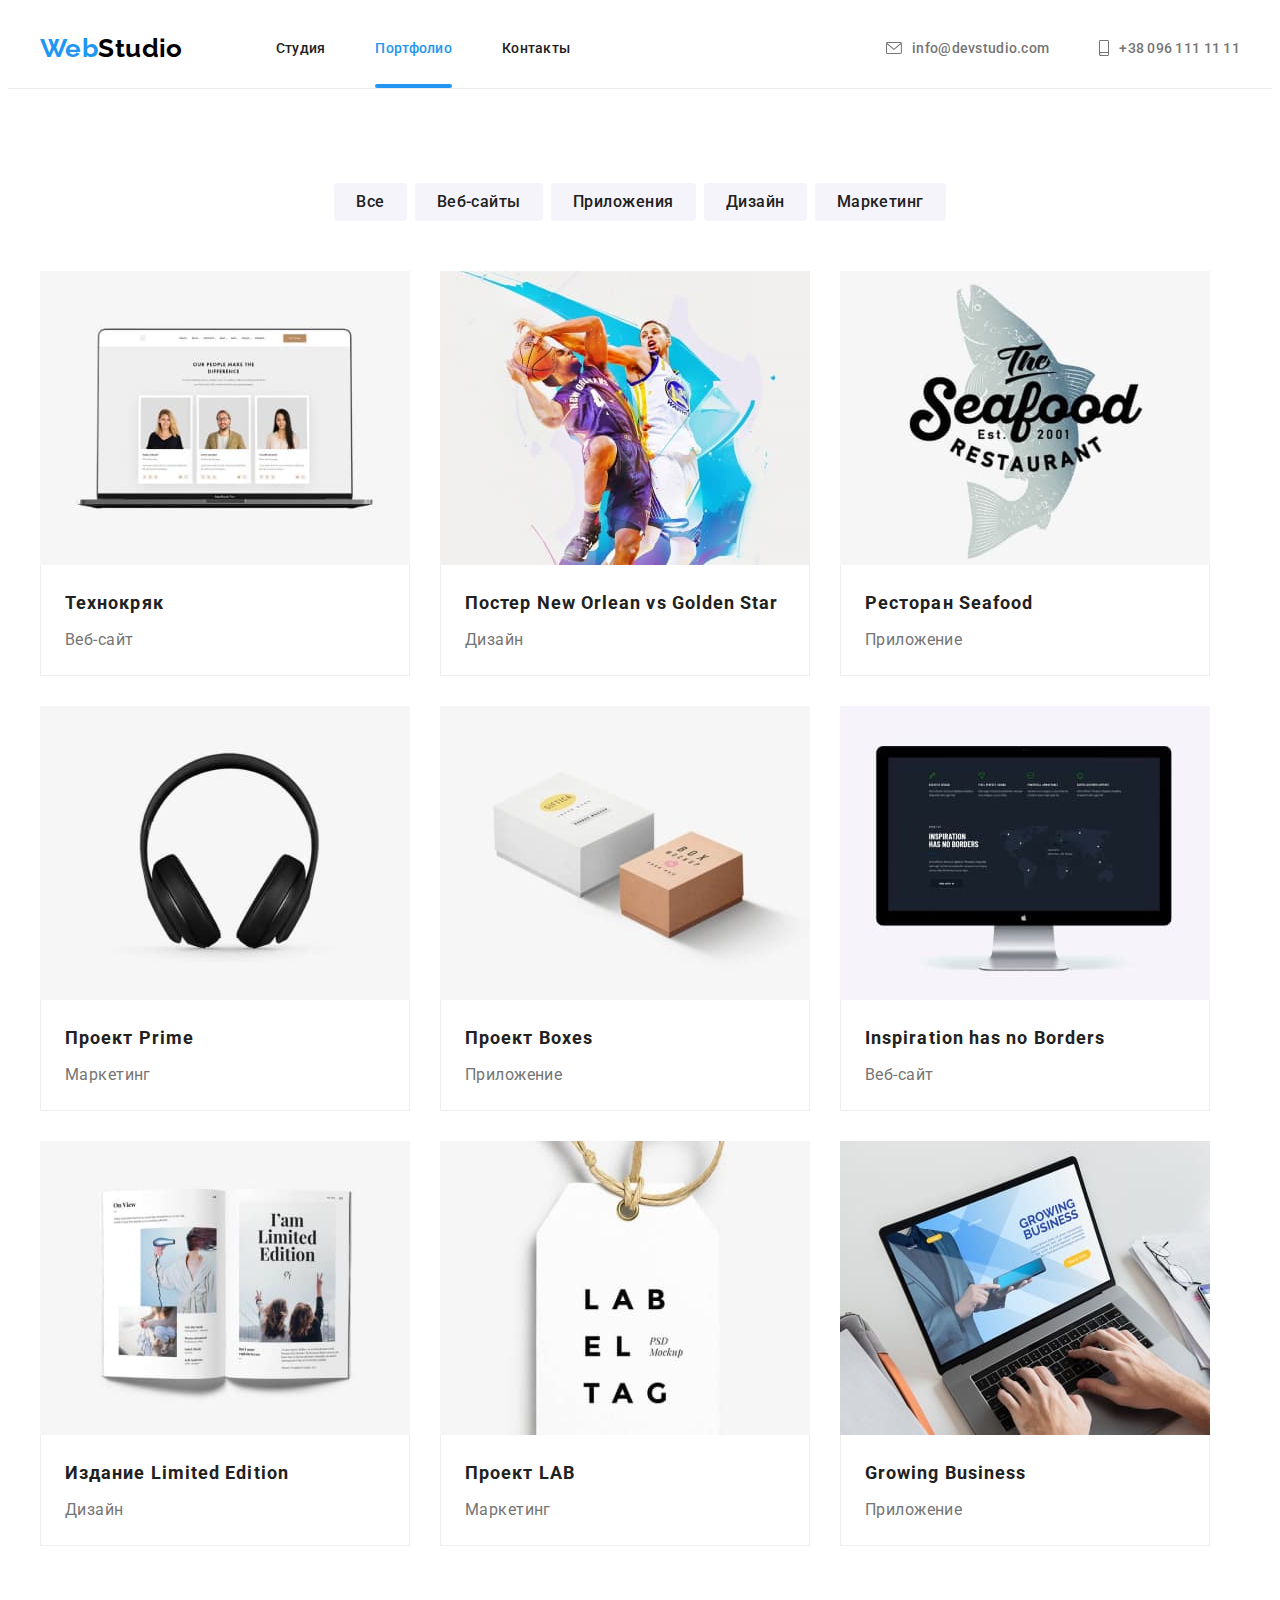
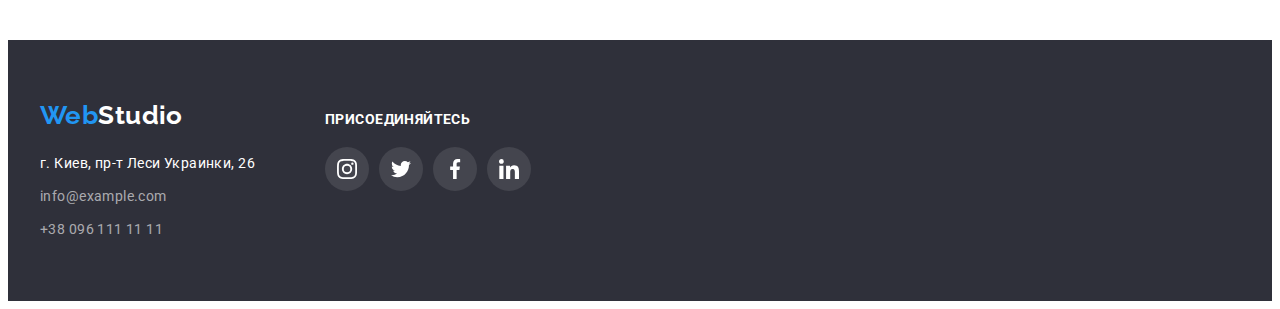
==== portfolio.html @ cf6930a5 "Initial commit" ====
<!DOCTYPE html>
<html lang="ru">

<head>
  <meta charset="UTF-8" />
  <meta http-equiv="X-UA-Compatible" content="IE=edge" />
  <meta name="viewport" content="width=device-width, initial-scale=1.0" />
  <title>Портфолио</title>
  <link rel="preconnect" href="https://fonts.googleapis.com" />
  <link rel="preconnect" href="https://fonts.gstatic.com" crossorigin />
  <link href="https://fonts.googleapis.com/css2?family=Raleway:wght@700&family=Roboto:wght@400;500;700;900&display=swap"
    rel="stylesheet" />
  <!-- modern-nomalize start -->
  <link rel="stylesheet" href="https://cdnjs.cloudflare.com/ajax/libs/modern-normalize/1.1.0/modern-normalize.min.css"
    integrity="sha512-wpPYUAdjBVSE4KJnH1VR1HeZfpl1ub8YT/NKx4PuQ5NmX2tKuGu6U/JRp5y+Y8XG2tV+wKQpNHVUX03MfMFn9Q=="
    crossorigin="anonymous" referrerpolicy="no-referrer" />
  <!-- modern-nomalize end -->
  <link rel="stylesheet" href="./css/styles.css" />
</head>

<body>
  <!-- header -->
  <header class="header">
    <div class="container header-container">
      <a class="header-logo link" href="index.html" lang="en"><span class="accent-header">Web</span>Studio</a>
      <nav class="header-nav">
        <ul class="header-list list">
          <li class="header-item list">
            <a class="header-link link" href="./index.html">Студия</a>
          </li>
          <li class="header-item list">
            <a class="header-link header-link-current link" href="./portfolio.html">Портфолио</a>
          </li>
          <li class="header-item list">
            <a class="header-link link" href="#">Контакты</a>
          </li>
        </ul>
      </nav>
      <ul class="header-list list">
        <li class="header-contacts list">
          <a class="header-link header-contacts link" href="mailto:info@devstudio.com">
            <svg class="header-icon" width="16" height="12">
              <use href="./images/icons.svg#icon-mail"></use>
            </svg>info@devstudio.com</a>
        </li>
        <li class="header-contacts list">
          <a class="header-link header-contacts link" href="tel:+380961111111">
            <svg class="header-icon" width="10" height="16">
              <use href="./images/icons.svg#icon-phone"></use>
            </svg>+38 096 111 11 11</a>
        </li>
      </ul>
    </div>
  </header>

  <main>
    <!-- Чем занимается компания, примеры работ -->

    <section class="portfolio section">
      <div class="container">
        <h1 class="visually-hidden">Примеры работ</h1>
        <ul class="portfolio-list-btn list">
          <li class="portfolio-item">
            <button type="button" class="portfolio-item-btn btn">Все</button>
          </li>
          <li class="portfolio-item">
            <button type="button" class="portfolio-item-btn btn">Веб-сайты</button>
          </li>
          <li class="portfolio-item">
            <button type="button" class="portfolio-item-btn btn">Приложения</button>
          </li>
          <li class="portfolio-item">
            <button type="button" class="portfolio-item-btn btn">Дизайн</button>
          </li>
          <li class="portfolio-item">
            <button type="button" class="portfolio-item-btn btn">Маркетинг</button>
          </li>
        </ul>

        <ul class="portfolio-list-img list">
          <li class="gallery-item">
            <a class="gallery-link link" href="#">
              <div class="portfolio-thumb">
                <div class="portfolio-overlay">
                  <p class="portfolio-txt-overlay">Ресурс предлагает комплексные предложения с разным уровнем
                    функционала
                    и сервисов. Все это позволит посетителю получить исчерпывающие сведения о компании или частном лице.
                  </p>
                </div>
                <img class="img gallery-item-img" src="./images/portfolio/portfolio-1.jpg" alt="Технокряк"
                  width="370" />
              </div>
              <div class="gallery-wrapper">
                <h2 class="gallery-item-title">Технокряк</h2>
                <p class="gallery-item-descr">Веб-сайт</p>
              </div>
            </a>
          </li>
          <li class="gallery-item">
            <a class="gallery-link link" href="#">
              <div class="portfolio-thumb">
                <div class="portfolio-overlay">
                  <p class="portfolio-txt-overlay">Ресурс предлагает комплексные предложения с разным уровнем
                    функционала
                    и сервисов. Все это позволит посетителю получить исчерпывающие сведения о компании или частном лице.
                  </p>
                </div>
                <img class="img gallery-item-img" src="./images/portfolio/portfolio-2.jpg"
                  alt="Постер New Orlean vs Golden Star" width="370" />
              </div>
              <div class="gallery-wrapper">
                <h2 class="gallery-item-title">Постер New Orlean vs Golden Star</h2>
                <p class="gallery-item-descr">Дизайн</p>
              </div>
            </a>
          </li>
          <li class="gallery-item">
            <a class="gallery-link link" href="#">
              <div class="portfolio-thumb">
                <div class="portfolio-overlay">
                  <p class="portfolio-txt-overlay">Ресурс предлагает комплексные предложения с разным уровнем
                    функционала
                    и сервисов. Все это позволит посетителю получить исчерпывающие сведения о компании или частном
                    лице.
                  </p>
                </div>

                <img class="img gallery-item-img" src="./images/portfolio/portfolio-3.jpg" alt="Ресторан Seafood"
                  width="370" />
              </div>
              <div class="gallery-wrapper">
                <h2 class="gallery-item-title">Ресторан Seafood</h2>
                <p class="gallery-item-descr">Приложение</p>
              </div>
            </a>
          </li>
          <li class="gallery-item">
            <a class="gallery-link link" href="#">
              <div class="portfolio-thumb">
                <div class="portfolio-overlay">
                  <p class="portfolio-txt-overlay">Ресурс предлагает комплексные предложения с разным уровнем
                    функционала
                    и сервисов. Все это позволит посетителю получить исчерпывающие сведения о компании или частном
                    лице.
                  </p>
                </div>

                <img class="img gallery-item-img" src="./images/portfolio/portfolio-4.jpg" alt="Проект Prime"
                  width="370" />
              </div>
              <div class="gallery-wrapper">
                <h2 class="gallery-item-title">Проект Prime</h2>
                <p class="gallery-item-descr">Маркетинг</p>
              </div>
            </a>
          </li>
          <li class="gallery-item">
            <a class="gallery-link link" href="#">
              <div class="portfolio-thumb">
                <div class="portfolio-overlay">
                  <p class="portfolio-txt-overlay">Ресурс предлагает комплексные предложения с разным уровнем
                    функционала
                    и сервисов. Все это позволит посетителю получить исчерпывающие сведения о компании или частном
                    лице.
                  </p>
                </div>

                <img class="img gallery-item-img" src="./images/portfolio/portfolio-5.jpg" alt="Проект Boxes"
                  width="370" />
              </div>
              <div class="gallery-wrapper">
                <h2 class="gallery-item-title">Проект Boxes</h2>
                <p class="gallery-item-descr">Приложение</p>
              </div>
            </a>
          </li>
          <li class="gallery-item">
            <a class="gallery-link link" href="#">
              <div class="portfolio-thumb">
                <div class="portfolio-overlay">
                  <p class="portfolio-txt-overlay">Ресурс предлагает комплексные предложения с разным уровнем
                    функционала
                    и сервисов. Все это позволит посетителю получить исчерпывающие сведения о компании или частном
                    лице.
                  </p>
                </div>

                <img class="img gallery-item-img" src="./images/portfolio/portfolio-6.jpg"
                  alt="Inspiration has no Borders" width="370" />
              </div>
              <div class="gallery-wrapper">
                <h2 class="gallery-item-title" lang="en">Inspiration has no Borders</h2>
                <p class="gallery-item-descr">Веб-сайт</p>
              </div>
            </a>
          </li>
          <li class="gallery-item">
            <a class="gallery-link link" href="#">
              <div class="portfolio-thumb">
                <div class="portfolio-overlay">
                  <p class="portfolio-txt-overlay">Ресурс предлагает комплексные предложения с разным уровнем
                    функционала
                    и сервисов. Все это позволит посетителю получить исчерпывающие сведения о компании или частном
                    лице.
                  </p>
                </div>

                <img class="img gallery-item-img" src="./images/portfolio/portfolio-7.jpg" alt="Издание Limited Edition"
                  width="370" />
              </div>
              <div class="gallery-wrapper">
                <h2 class="gallery-item-title">Издание Limited Edition</h2>
                <p class="gallery-item-descr">Дизайн</p>
              </div>
            </a>
          </li>
          <li class="gallery-item">
            <a class="gallery-link link" href="#">
              <div class="portfolio-thumb">
                <div class="portfolio-overlay">
                  <p class="portfolio-txt-overlay">Ресурс предлагает комплексные предложения с разным уровнем
                    функционала
                    и сервисов. Все это позволит посетителю получить исчерпывающие сведения о компании или частном
                    лице.
                  </p>
                </div>

                <img class="img gallery-item-img" src="./images/portfolio/portfolio-8.jpg" alt="Проект LAB"
                  width="370" />
              </div>
              <div class="gallery-wrapper">
                <h2 class="gallery-item-title">Проект LAB</h2>
                <p class="gallery-item-descr">Маркетинг</p>
              </div>
            </a>
          </li>
          <li class="gallery-item">
            <a class="gallery-link link" href="#">
              <div class="portfolio-thumb">
                <div class="portfolio-overlay">
                  <p class="portfolio-txt-overlay">Ресурс предлагает комплексные предложения с разным уровнем
                    функционала
                    и сервисов. Все это позволит посетителю получить исчерпывающие сведения о компании или частном
                    лице.
                  </p>
                </div>

                <img class="img gallery-item-img" src="./images/portfolio/portfolio-9.jpg" alt="Growing Business"
                  width="370" />
              </div>
              <div class="gallery-wrapper">
                <h2 class="gallery-item-title" lang="en">Growing Business</h2>
                <p class="gallery-item-descr">Приложение</p>
              </div>
            </a>
          </li>
        </ul>
      </div>
    </section>
  </main>

  <!-- Подвал -->
  <footer class="footer">
    <div class="footer-container container">
      <div class="footer-container-address">
        <a class="footer-logo link" href="index.html" lang="en"><span class="accent-footer">Web</span><span
            class="second-footer-cl">Studio</span></a>
        <address class="address">
          <ul class="footer-list list">
            <li class="footer-item-map list">
              <a class="link footer-contacts-transition" href="https://goo.gl/maps/kotDSWmVXza3ewrm8" target="_blank"
                rel="noreferrer noopener">г.
                Киев, пр-т Леси Украинки, 26</a>
            </li>
            <li class="footer-item list">
              <a class="footer-mail footer-contacts-transition link" href="mailto:info@example.com">info@example.com</a>
            </li>
            <li class="footer-item list">
              <a class="footer-tel footer-contacts-transition link" href="tel:+380961111111">+38 096 111 11 11</a>
            </li>
          </ul>
        </address>
      </div>
      <div class="footer-container-socials">
        <h3 class="footer-title">присоединяйтесь</h3>
        <ul class="socials list">
          <li class="socials-item-icon">
            <a class="footer-socials-link" href="#" target="_blank" rel="noopener noreferrer" aria-label="instagram">
              <svg class="footer-socials-icon" width="20" height="20">
                <use href="./images/icons.svg#icon-instagram"></use>
              </svg>
            </a>
          </li>
          <li class="socials-item-icon">
            <a class="footer-socials-link" href="#" target="_blank" rel="noopener noreferrer" aria-label="twitter">
              <svg class="footer-socials-icon" width="20" height="20">
                <use href="./images/icons.svg#icon-twitter"></use>
              </svg>
            </a>
          </li>
          <li class="socials-item-icon link">
            <a class="footer-socials-link" href="#" target="_blank" rel="noopener noreferrer" aria-label="facebook">
              <svg class="footer-socials-icon" width="20" height="20">
                <use href="./images/icons.svg#icon-facebook"></use>
              </svg>
            </a>
          </li>
          <li class="socials-item-icon link">
            <a class="footer-socials-link" href="#" target="_blank" rel="noopener noreferrer" aria-label="linkedin">
              <svg class="footer-socials-icon" width="20" height="20">
                <use href="./images/icons.svg#icon-linkedin"></use>
              </svg>
            </a>
          </li>
        </ul>
      </div>
    </div>
  </footer>
</body>

</html>
---- css/styles.css ----
/* Шрифты
  font-family: 'Raleway', sans-serif;
  font-family: 'Roboto', sans-serif;
} */

/* outline: 2px solid red;
  outline-offset: -2px; */

:root {
  /* fonts */
  --main-font: 'Roboto', sans-serif;
  --secondary-font: 'Raleway', sans-serif;
  /* txt colors */
  --main-txt-cl: #212121;
  --main-txt-item: #757575;
  --main-link-cl: #2196f3;
  --btn-txt-cl: #ffffff;
  --second-header-logo-cl: #000000;

  /* bg colors */
  --dark-bg-cl: #2f303a;
  --team-bg-cl: #f5f4fa;
  --main-bt-bg-cl: #188ce8;
  --white-bg-cl: #ffffff;

  /* others */
  --border-cl: #eeeeee;
  --main-icon-cl: #afb1b8;
  --transition-time: 250ms cubic-bezier(0.4, 0, 0.2, 1);
}
body {
  font-family: var(--main-font);
  color: var(--main-txt-cl);
  background-color: var(--white-bg-cl);
  letter-spacing: 0.03em;
  font-size: 14px;
}

/* reset styles */

h1,
h2,
h3,
h4,
h5,
h6,
p {
  margin: 0;
}
.link {
  text-decoration: none;
  color: currentColor;
}

.list {
  list-style: none;
  padding: 0;
  margin: 0;
}

/* base styles */
.container {
  width: 1200px;
  padding-left: 15px;
  padding-right: 15px;
  margin-left: auto;
  margin-right: auto;
}
.btn {
  font-family: inherit;
  cursor: pointer;
  border: none;
}

/*---------------------------- header ----------------------*/
.header {
  border-bottom: 1px solid #ececec;
}
.header-container {
  display: flex;
  align-items: center;
}

.header-logo {
  margin-right: 93px;
}

.header-nav {
  margin-right: auto;
}

.header-logo,
.footer-logo {
  color: var(--second-header-logo-cl);
  font-family: 'Raleway';
  font-style: normal;
  font-weight: 700;
  font-size: 26px;
  line-height: calc(31 / 26);
}

.accent-header,
.accent-footer {
  color: var(--main-link-cl);
}

.header-link {
  display: flex;
  padding-top: 32px;
  padding-bottom: 32px;
  font-weight: 500;
  line-height: calc(16 / 14);
  letter-spacing: 0.02em;
  align-items: center;
  transition: color var(--transition-time);
}

.header-link-current {
  position: relative;
  color: var(--main-link-cl);
}

.header-link-current::after {
  position: absolute;
  bottom: 0;
  left: 0;
  content: '';

  display: block;
  width: 100%;
  height: 4px;

  background-color: var(--main-link-cl);
  border-radius: 2px;
}

.header-icon {
  fill: currentColor;
  margin-right: 10px;
}

.header-link:hover, 
.header-link:focus {
 color: var(--main-link-cl);
}

.header-contacts:hover,
.header-contacts:focus {
  fill: var(--main-link-cl);
}

.header-list {
  display: flex;
  gap: 50px;
}

.header-contacts {
  color: var(--main-txt-item);
}

/* все img */
.img {
  display: block;
  max-width: 100%;
  height: auto;
}

/* -------------------<!-- Шапка --> hero -------------------------*/

.hero-container {
  text-align: center;

  height: 600px;
  max-width: 1600px;

  margin-left: auto;
  margin-right: auto;

  padding: 200px 0;

  background-color: #c4c4c4;
  background-size: cover;
  background-position: center;
  background-repeat: no-repeat;
  background-image: linear-gradient(to right, rgba(47, 47, 58, 0.4), rgba(47, 47, 58, 0.4)),
    url(../images/hero-bgn.jpg);
}

.hero-title {
  width: 696px;
  margin: 0 auto;
  margin-bottom: 30px;
  font-weight: 900;
  font-size: 44px;
  line-height: calc(60 / 44);
  color: var(--btn-txt-cl);
  text-transform: uppercase;
  letter-spacing: 0.06em;
}

.hero-btn {
  padding: 10px 32px;
  color: var(--btn-txt-cl);
  font-weight: 700;
  font-size: 16px;
  line-height: calc(30 / 16);
  background-color: var(--main-link-cl);
  letter-spacing: 0.06em;
  box-shadow: 0px 4px 4px rgba(0, 0, 0, 0.15);
  border-radius: 4px;
  transition: background-color var(--transition-time);
}

.hero-btn:hover,
.hero-btn:focus {
  background-color: var(--main-bt-bg-cl);
}

/* <!--------------------------- Особенности --------------------> */
.section {
  padding-top: 94px;
  padding-bottom: 94px;
}

.visually-hidden {
  position: absolute;
  white-space: nowrap;
  width: 1px;
  height: 1px;
  overflow: hidden;
  border: 0;
  padding: 0;
  clip: rect(0 0 0 0);
  clip-path: inset(50%);
  margin: -1px;
}
.features-list {
  display: flex;
  gap: 30px;
}

.features-item {
  width: 270px;
}

.features-icon {
  display: flex;
  align-items: center;
  justify-content: center;

  margin-bottom: 30px;

  width: 270px;
  height: 120px;
  background-color: #f5f4fa;
}

.features-title {
  margin-bottom: 10px;
  flex-basis: calc((100%-90px) / 4);

  font-size: 14px;
  line-height: calc(16 / 14);
  text-transform: uppercase;
}
.features-descr {
  line-height: calc(24 / 14);
  color: var(--main-txt-item);
}

/* <!---------------------Чем мы занимаемся ------------------> */
.work {
  padding-top: 0px;
}

.work-title,
.team-title,
.customer-title {
  text-align: center;
  margin-bottom: 50px;
  font-size: 36px;
  line-height: calc(42 / 36);
}

.work-list,
.team-list {
  display: flex;
  gap: 30px;
}

.work-item {
  position: relative;
}

.work-descr {
  display: flex;
  position: absolute;
  bottom: 0;

  font-weight: 700;
  width: 100%;
  height: 70px;
  line-height: 16px;

  justify-content: center;
  align-items: center;
  text-transform: uppercase;

  color: var(--btn-txt-cl);
  background-color: rgba(47, 48, 58, 0.8);
}

/* <!----------------------- Наша команда ---------------------> */

.team {
  background: var(--team-bg-cl);
}

.team-item {
  flex-basis: calc((100% - 30px * 3) / 4);
  background: var(--white-bg-cl);
  box-shadow: 0px 1px 3px rgba(0, 0, 0, 0.12), 0px 1px 1px rgba(0, 0, 0, 0.14),
    0px 2px 1px rgba(0, 0, 0, 0.2);
  border-radius: 0px 0px 4px 4px;
}

.team-wrapper {
  text-align: center;
  padding-top: 30px;
  padding-bottom: 30px;
}
.team-item-title {
  margin-bottom: 10px;
  font-weight: 500;
  font-size: 16px;
  line-height: calc(19 / 16);
}
.team-item-descr {
  margin-bottom: 16px;
  text-align: center;
  font-weight: 400;
  font-size: 16px;
  line-height: calc(19 / 16);
  color: var(--main-txt-item);
}

/* -----------------------Портфолио------------------------- */

.portfolio-list-btn {
  margin-bottom: 50px;
  display: flex;
  justify-content: center;
  gap: 8px;
}

.portfolio-item-btn:hover,
.portfolio-item-btn:focus {
  background-color: var(--main-link-cl);
  color: var(--btn-txt-cl);
  box-shadow: 0px 3px 1px rgba(0, 0, 0, 0.1), 0px 1px 2px rgba(0, 0, 0, 0.08),
    0px 2px 2px rgba(0, 0, 0, 0.12);
}

.portfolio-item-btn {
  padding: 6px 22px;
  font-weight: 500;
  font-size: 16px;
  line-height: calc(26 / 16);
  letter-spacing: 0.03em;
  color: var(--main-txt-cl);
  background-color: var(--team-bg-cl);
  border: none;
  border-radius: 4px;
  transition: background-color var(--transition-time), color var(--transition-time),
    box-shadow var(--transition-time);
}

.current-btn {
  background: var(--main-link-cl);
  color: var(--btn-txt-cl);
  box-shadow: 0px 3px 1px rgba(0, 0, 0, 0.1), 0px 1px 2px rgba(0, 0, 0, 0.08),
    0px 2px 2px rgba(0, 0, 0, 0.12);
  border-radius: 4px;
}

.portfolio-list-img {
  display: flex;
  flex-wrap: wrap;
  gap: 30px;
}

.gallery-link {
  transition: box-shadow var(--transition-time);

  display: block;
}

.gallery-link:hover,
.gallery-link:focus {
  box-shadow: 0px 1px 1px rgba(0, 0, 0, 0.12), 0px 4px 4px rgba(0, 0, 0, 0.06),
    1px 4px 6px rgba(0, 0, 0, 0.16);
}

.portfolio-thumb {
  position: relative;
  overflow: hidden;
}

.portfolio-overlay {
  position: absolute;
  top: 0;
  left: 0;

  transform: translateY(100%);

  display: flex;
  align-items: center;
  justify-content: center;

  width: 100%;
  height: 100%;

  transition: transform var(--transition-time);
  background-color: rgba(33, 150, 243, 0.9);
}

.gallery-link:hover .portfolio-overlay,
.gallery-link:focus .portfolio-overlay {
  transform: translateY(0);
}

.portfolio-txt-overlay {
  font-weight: 400;
  font-size: 18px;
  line-height: 28px;
  letter-spacing: 0.03em;

  padding: 63px 24px;

  color: var(--btn-txt-cl);
}

.gallery-wrapper {
  padding-top: 20px;
  padding-left: 24px;
  padding-right: 24px;
  padding-bottom: 20px;
  border: 1px solid var(--border-cl);
  border-top: none;
}
.gallery-item-title {
  margin-bottom: 4px;
  font-weight: 700;
  font-size: 18px;
  line-height: calc(36 / 18);
  letter-spacing: 0.06em;
}

.gallery-item-descr {
  font-size: 16px;
  line-height: calc(30 / 16);
  color: var(--main-txt-item);
}

/* <!--------------- Regular customers -----------------------> */

.customers-list {
  display: flex;
  gap: 30px;
}
.customers-link {
  display: flex;
  align-items: center;
  justify-content: center;

  border: 1px solid #afb1b8;
  border-radius: 4px;

  width: 170px;
  height: 92px;
  color: var(--main-icon-cl);

  transition: color var(--transition-time), border var(--transition-time);
}

.customers-icon {
  fill: currentColor;
}

.customers-link:hover,
.customers-link:focus {
  border: 1px solid var(--main-link-cl);
  color: var(--main-link-cl);
}

/*---------------------- footer------------------------------- */

.footer {
  padding-top: 60px;
  padding-bottom: 60px;
  background: var(--dark-bg-cl);
}

.footer-container {
  display: flex;
  align-items: baseline;

  gap: 70px;
}

.address {
  margin-top: 20px;
  font-style: normal;
}
.footer-list {
  line-height: calc(24 / 14);
}

.footer-item-map {
  margin-bottom: 9px;
  color: #ffffff;
}
.footer-item {
  color: rgba(255, 255, 255, 0.6);
}

.footer-item:not(:last-child) {
  margin-bottom: 9px;
}

.footer-contacts-transition {
  transition: color var(--transition-time);
}

.footer-contacts-transition:hover,
.footer-contacts-transition:focus {
  color: var(--main-link-cl);

}
.second-footer-cl {
  color: var(--btn-txt-cl);
}

.footer-title {
  font-size: 14px;
  line-height: calc(16 / 14);
  text-transform: uppercase;
  color: var(--btn-txt-cl);
  padding-bottom: 20px;
}

.footer-socials-link {
  display: flex;
  align-items: center;
  justify-content: center;

  width: 44px;
  height: 44px;
  border-radius: 50%;

  background-color: #44454e;

  color: var(--btn-txt-cl);

  transition: background-color var(--transition-time);
}
.footer-socials-icon {
  fill: currentColor;
}

.footer-socials-link:hover,
.footer-socials-link:focus {
  background-color: var(--main-link-cl);
}

/* ---------------------Socials------------------ */
.socials {
  display: flex;
  justify-content: center;
  gap: 10px;
}

.socials-link {
  display: flex;
  align-items: center;
  justify-content: center;

  width: 44px;
  height: 44px;
  border-radius: 50%;

  color: var(--main-icon-cl);

  transition: background-color var(--transition-time), color var(--transition-time);
}

.socials-icon {
  fill: currentColor;
}

.socials-link:hover,
.socials-link:focus {
  background-color: var(--main-link-cl);
  color: var(--btn-txt-cl);
}

.socials-link:hover .socials-icon,
.socials-link:focus .socials-icon {
  fill: var(--white-bg-cl);
}

/* -------------------Modal window------------------ */
.backdrop {
  position: fixed;
  top: 0;
  left: 0;

  width: 100%;
  height: 100%;

  opacity: 1;
  visibility: visible;

  transition: opacity var(--transition-time);

  background-color: rgba(0, 0, 0, 0.2);
}

.backdrop.is-hidden {
  opacity: 0;
  pointer-events: none;
}

.backdrop.is-hidden .modal {
  transform: translate(-50%, -50%) scale(0.5);
}

.modal {
  position: absolute;
  top: 50%;
  left: 50%;
  transform: translate(-50%, -50%) scale(1);
  transition: transform var(--transition-time);

  width: 528px;
  height: 581px;

  background-color: var(--btn-txt-cl);
  box-shadow: 0px 1px 3px rgba(0, 0, 0, 0.12), 0px 1px 1px rgba(0, 0, 0, 0.14),
    0px 2px 1px rgba(0, 0, 0, 0.2);
  border-radius: 4px;
}

.modal-btn {
  position: absolute;
  top: 8px;
  right: 8px;

  display: flex;
  align-items: center;
  justify-content: center;

  width: 30px;
  height: 30px;
  padding: 0;

  border-radius: 50%;
  border: 1px solid rgba(0, 0, 0, 0.1);
  background-color: var(--btn-txt-cl);

  cursor: pointer;
}
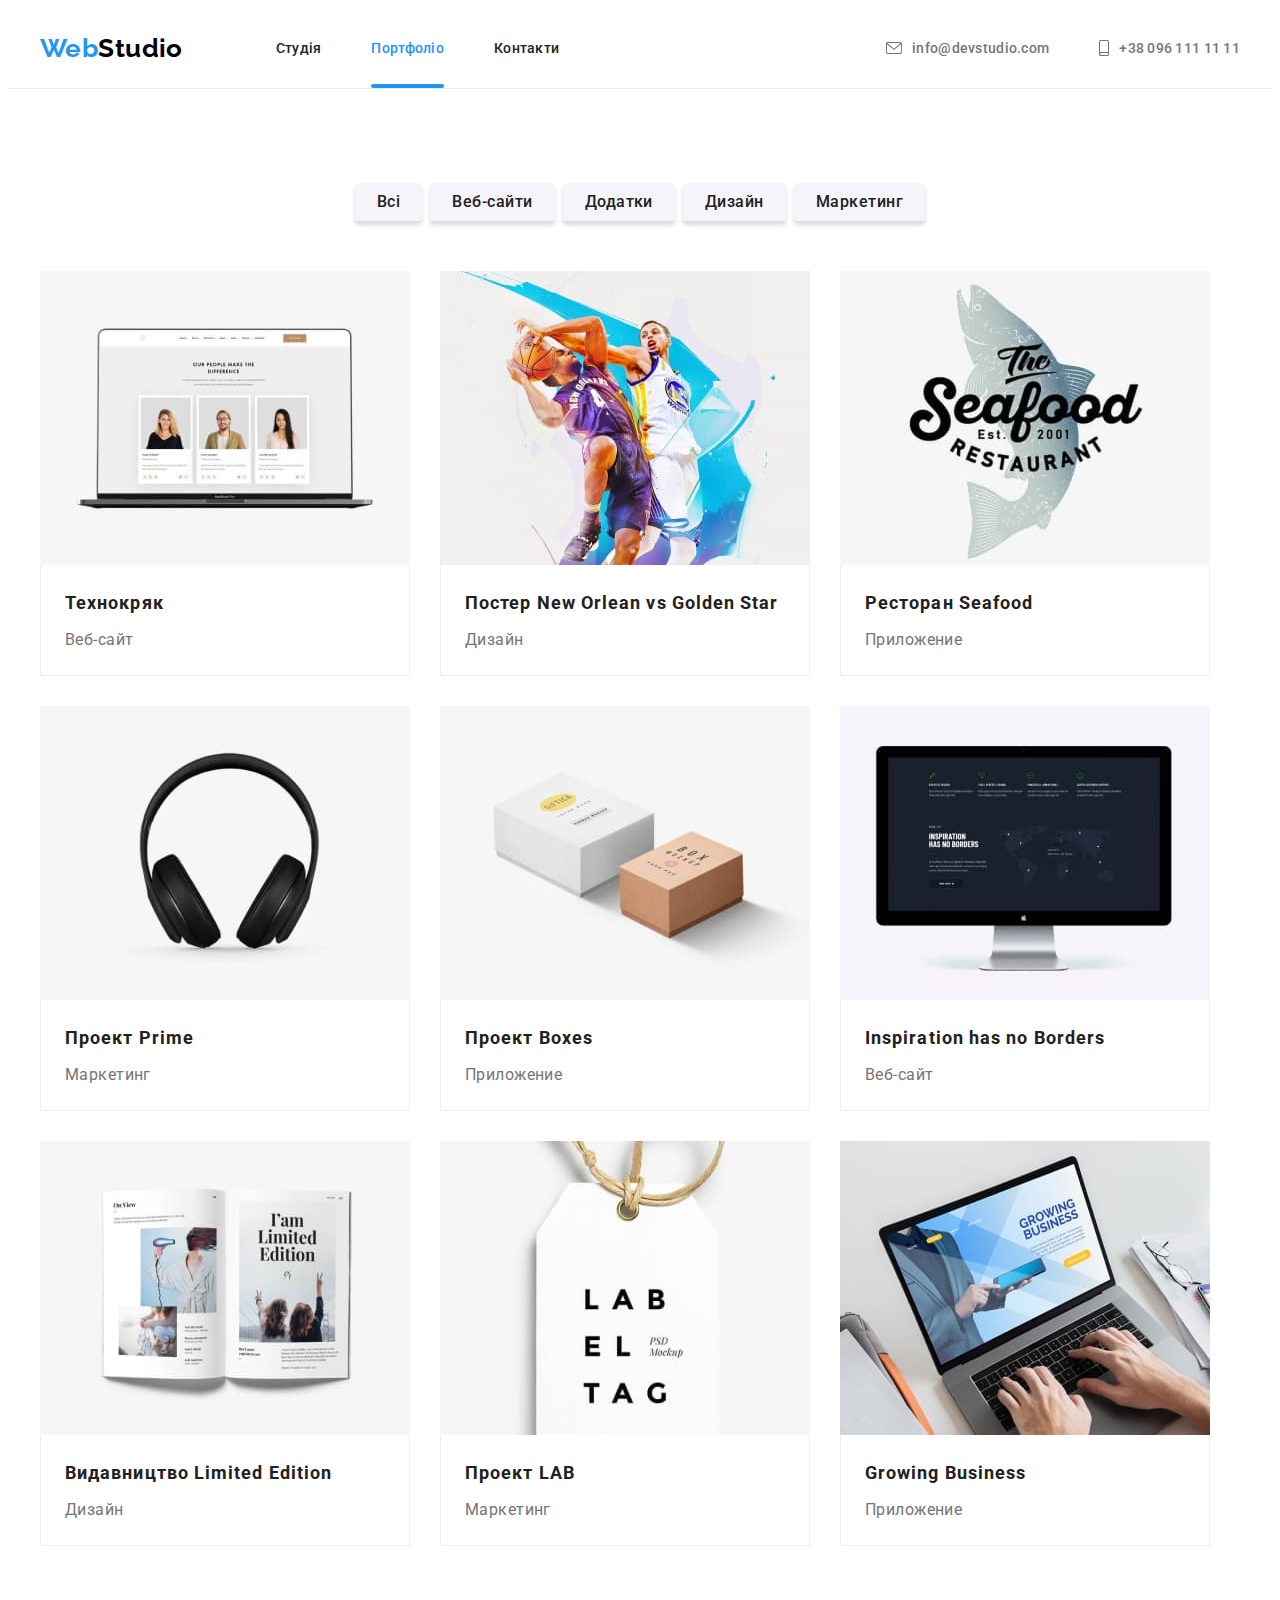
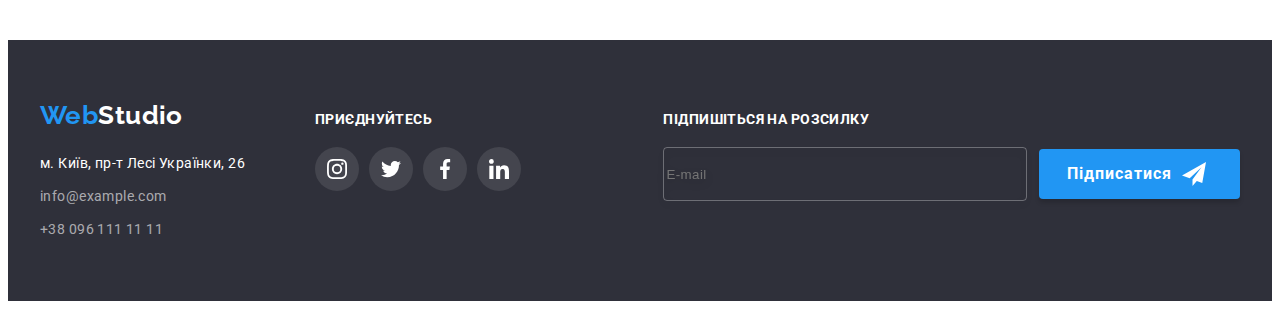
==== commit 4cd0a06f: "Send to mentor hw6" ====
--- a/portfolio.html
+++ b/portfolio.html
@@ -1,11 +1,11 @@
 <!DOCTYPE html>
-<html lang="ru">
+<html lang="ua">
 
 <head>
   <meta charset="UTF-8" />
   <meta http-equiv="X-UA-Compatible" content="IE=edge" />
   <meta name="viewport" content="width=device-width, initial-scale=1.0" />
-  <title>Портфолио</title>
+  <title>Портфоліо</title>
   <link rel="preconnect" href="https://fonts.googleapis.com" />
   <link rel="preconnect" href="https://fonts.gstatic.com" crossorigin />
   <link href="https://fonts.googleapis.com/css2?family=Raleway:wght@700&family=Roboto:wght@400;500;700;900&display=swap"
@@ -26,13 +26,13 @@
       <nav class="header-nav">
         <ul class="header-list list">
           <li class="header-item list">
-            <a class="header-link link" href="./index.html">Студия</a>
+            <a class="header-link link" href="./index.html">Студія</a>
           </li>
           <li class="header-item list">
-            <a class="header-link header-link-current link" href="./portfolio.html">Портфолио</a>
+            <a class="header-link header-link-current link" href="./portfolio.html">Портфоліо</a>
           </li>
           <li class="header-item list">
-            <a class="header-link link" href="#">Контакты</a>
+            <a class="header-link link" href="#">Контакти</a>
           </li>
         </ul>
       </nav>
@@ -58,16 +58,16 @@
 
     <section class="portfolio section">
       <div class="container">
-        <h1 class="visually-hidden">Примеры работ</h1>
+        <h1 class="visually-hidden">Приклади робіт</h1>
         <ul class="portfolio-list-btn list">
           <li class="portfolio-item">
-            <button type="button" class="portfolio-item-btn btn">Все</button>
-          </li>
-          <li class="portfolio-item">
-            <button type="button" class="portfolio-item-btn btn">Веб-сайты</button>
-          </li>
-          <li class="portfolio-item">
-            <button type="button" class="portfolio-item-btn btn">Приложения</button>
+            <button type="button" class="portfolio-item-btn btn">Всі</button>
+          </li>
+          <li class="portfolio-item">
+            <button type="button" class="portfolio-item-btn btn">Веб-сайти</button>
+          </li>
+          <li class="portfolio-item">
+            <button type="button" class="portfolio-item-btn btn">Додатки</button>
           </li>
           <li class="portfolio-item">
             <button type="button" class="portfolio-item-btn btn">Дизайн</button>
@@ -82,9 +82,8 @@
             <a class="gallery-link link" href="#">
               <div class="portfolio-thumb">
                 <div class="portfolio-overlay">
-                  <p class="portfolio-txt-overlay">Ресурс предлагает комплексные предложения с разным уровнем
-                    функционала
-                    и сервисов. Все это позволит посетителю получить исчерпывающие сведения о компании или частном лице.
+                  <p class="portfolio-txt-overlay">Ресурс пропонує комплексні пропозиції з різним рівнем функціоналу та
+                    сервісів. Все це дозволить відвідувачу отримати вичерпні відомості про компанію чи приватну особу.
                   </p>
                 </div>
                 <img class="img gallery-item-img" src="./images/portfolio/portfolio-1.jpg" alt="Технокряк"
@@ -100,9 +99,8 @@
             <a class="gallery-link link" href="#">
               <div class="portfolio-thumb">
                 <div class="portfolio-overlay">
-                  <p class="portfolio-txt-overlay">Ресурс предлагает комплексные предложения с разным уровнем
-                    функционала
-                    и сервисов. Все это позволит посетителю получить исчерпывающие сведения о компании или частном лице.
+                  <p class="portfolio-txt-overlay">Ресурс пропонує комплексні пропозиції з різним рівнем функціоналу та
+                    сервісів. Все це дозволить відвідувачу отримати вичерпні відомості про компанію чи приватну особу.
                   </p>
                 </div>
                 <img class="img gallery-item-img" src="./images/portfolio/portfolio-2.jpg"
@@ -118,10 +116,8 @@
             <a class="gallery-link link" href="#">
               <div class="portfolio-thumb">
                 <div class="portfolio-overlay">
-                  <p class="portfolio-txt-overlay">Ресурс предлагает комплексные предложения с разным уровнем
-                    функционала
-                    и сервисов. Все это позволит посетителю получить исчерпывающие сведения о компании или частном
-                    лице.
+                  <p class="portfolio-txt-overlay">Ресурс пропонує комплексні пропозиції з різним рівнем функціоналу та
+                    сервісів. Все це дозволить відвідувачу отримати вичерпні відомості про компанію чи приватну особу.
                   </p>
                 </div>
 
@@ -138,10 +134,8 @@
             <a class="gallery-link link" href="#">
               <div class="portfolio-thumb">
                 <div class="portfolio-overlay">
-                  <p class="portfolio-txt-overlay">Ресурс предлагает комплексные предложения с разным уровнем
-                    функционала
-                    и сервисов. Все это позволит посетителю получить исчерпывающие сведения о компании или частном
-                    лице.
+                  <p class="portfolio-txt-overlay">Ресурс пропонує комплексні пропозиції з різним рівнем функціоналу та
+                    сервісів. Все це дозволить відвідувачу отримати вичерпні відомості про компанію чи приватну особу.
                   </p>
                 </div>
 
@@ -158,10 +152,8 @@
             <a class="gallery-link link" href="#">
               <div class="portfolio-thumb">
                 <div class="portfolio-overlay">
-                  <p class="portfolio-txt-overlay">Ресурс предлагает комплексные предложения с разным уровнем
-                    функционала
-                    и сервисов. Все это позволит посетителю получить исчерпывающие сведения о компании или частном
-                    лице.
+                  <p class="portfolio-txt-overlay">Ресурс пропонує комплексні пропозиції з різним рівнем функціоналу та
+                    сервісів. Все це дозволить відвідувачу отримати вичерпні відомості про компанію чи приватну особу.
                   </p>
                 </div>
 
@@ -178,10 +170,8 @@
             <a class="gallery-link link" href="#">
               <div class="portfolio-thumb">
                 <div class="portfolio-overlay">
-                  <p class="portfolio-txt-overlay">Ресурс предлагает комплексные предложения с разным уровнем
-                    функционала
-                    и сервисов. Все это позволит посетителю получить исчерпывающие сведения о компании или частном
-                    лице.
+                  <p class="portfolio-txt-overlay">Ресурс пропонує комплексні пропозиції з різним рівнем функціоналу та
+                    сервісів. Все це дозволить відвідувачу отримати вичерпні відомості про компанію чи приватну особу.
                   </p>
                 </div>
 
@@ -198,10 +188,8 @@
             <a class="gallery-link link" href="#">
               <div class="portfolio-thumb">
                 <div class="portfolio-overlay">
-                  <p class="portfolio-txt-overlay">Ресурс предлагает комплексные предложения с разным уровнем
-                    функционала
-                    и сервисов. Все это позволит посетителю получить исчерпывающие сведения о компании или частном
-                    лице.
+                  <p class="portfolio-txt-overlay">Ресурс пропонує комплексні пропозиції з різним рівнем функціоналу та
+                    сервісів. Все це дозволить відвідувачу отримати вичерпні відомості про компанію чи приватну особу.
                   </p>
                 </div>
 
@@ -209,7 +197,7 @@
                   width="370" />
               </div>
               <div class="gallery-wrapper">
-                <h2 class="gallery-item-title">Издание Limited Edition</h2>
+                <h2 class="gallery-item-title">Видавництво Limited Edition</h2>
                 <p class="gallery-item-descr">Дизайн</p>
               </div>
             </a>
@@ -218,10 +206,8 @@
             <a class="gallery-link link" href="#">
               <div class="portfolio-thumb">
                 <div class="portfolio-overlay">
-                  <p class="portfolio-txt-overlay">Ресурс предлагает комплексные предложения с разным уровнем
-                    функционала
-                    и сервисов. Все это позволит посетителю получить исчерпывающие сведения о компании или частном
-                    лице.
+                  <p class="portfolio-txt-overlay">Ресурс пропонує комплексні пропозиції з різним рівнем функціоналу та
+                    сервісів. Все це дозволить відвідувачу отримати вичерпні відомості про компанію чи приватну особу.
                   </p>
                 </div>
 
@@ -238,10 +224,8 @@
             <a class="gallery-link link" href="#">
               <div class="portfolio-thumb">
                 <div class="portfolio-overlay">
-                  <p class="portfolio-txt-overlay">Ресурс предлагает комплексные предложения с разным уровнем
-                    функционала
-                    и сервисов. Все это позволит посетителю получить исчерпывающие сведения о компании или частном
-                    лице.
+                  <p class="portfolio-txt-overlay">Ресурс пропонує комплексні пропозиції з різним рівнем функціоналу та
+                    сервісів. Все це дозволить відвідувачу отримати вичерпні відомості про компанію чи приватну особу.
                   </p>
                 </div>
 
@@ -269,8 +253,7 @@
           <ul class="footer-list list">
             <li class="footer-item-map list">
               <a class="link footer-contacts-transition" href="https://goo.gl/maps/kotDSWmVXza3ewrm8" target="_blank"
-                rel="noreferrer noopener">г.
-                Киев, пр-т Леси Украинки, 26</a>
+                rel="noreferrer noopener">м. Київ, пр-т Лесі Українки, 26</a>
             </li>
             <li class="footer-item list">
               <a class="footer-mail footer-contacts-transition link" href="mailto:info@example.com">info@example.com</a>
@@ -282,7 +265,7 @@
         </address>
       </div>
       <div class="footer-container-socials">
-        <h3 class="footer-title">присоединяйтесь</h3>
+        <h3 class="footer-title">приєднуйтесь</h3>
         <ul class="socials list">
           <li class="socials-item-icon">
             <a class="footer-socials-link" href="#" target="_blank" rel="noopener noreferrer" aria-label="instagram">
@@ -314,6 +297,19 @@
           </li>
         </ul>
       </div>
+      <div class="subscribe">
+        <h3 class="footer-title">Підпишіться на розсилку</h3>
+        <form class="subscribe-form" name="mailing-list-form">
+          <label for="subscribe-input"></label>
+          <input class="subscribe-input" type="email" name="mailing-list" id="subscribe-input" placeholder="E-mail" />
+          <button class="footer-form-btn btn" type="submit">
+            Підписатися
+            <svg class="footer-form-icon" width="24" height="24">
+              <use href="./images/icons.svg#icon-send"></use>
+            </svg>
+          </button>
+        </form>
+      </div>
     </div>
   </footer>
 </body>
--- a/css/styles.css
+++ b/css/styles.css
@@ -58,6 +58,19 @@
   margin: 0;
 }
 
+.visuaaly-hidden {
+  position: absolute;
+  white-space: nowrap;
+  width: 1px;
+  height: 1px;
+  overflow: hidden;
+  border: 0;
+  padding: 0;
+  clip: rect(0 0 0 0);
+  clip-path: inset(50%);
+  margin: -1px;
+}
+
 /* base styles */
 .container {
   width: 1200px;
@@ -70,6 +83,15 @@
   font-family: inherit;
   cursor: pointer;
   border: none;
+
+  color: var(--btn-txt-cl);
+  font-weight: 700;
+  font-size: 16px;
+  line-height: calc(30 / 16);
+  background-color: var(--main-link-cl);
+  letter-spacing: 0.06em;
+  box-shadow: 0px 4px 4px rgba(0, 0, 0, 0.15);
+  border-radius: 4px;
 }
 
 /*---------------------------- header ----------------------*/
@@ -139,9 +161,9 @@
   margin-right: 10px;
 }
 
-.header-link:hover, 
+.header-link:hover,
 .header-link:focus {
- color: var(--main-link-cl);
+  color: var(--main-link-cl);
 }
 
 .header-contacts:hover,
@@ -200,14 +222,6 @@
 
 .hero-btn {
   padding: 10px 32px;
-  color: var(--btn-txt-cl);
-  font-weight: 700;
-  font-size: 16px;
-  line-height: calc(30 / 16);
-  background-color: var(--main-link-cl);
-  letter-spacing: 0.06em;
-  box-shadow: 0px 4px 4px rgba(0, 0, 0, 0.15);
-  border-radius: 4px;
   transition: background-color var(--transition-time);
 }
 
@@ -504,8 +518,10 @@
 .footer-container {
   display: flex;
   align-items: baseline;
-
-  gap: 70px;
+}
+
+.footer-container-socials {
+  margin-left: 70px;
 }
 
 .address {
@@ -535,7 +551,6 @@
 .footer-contacts-transition:hover,
 .footer-contacts-transition:focus {
   color: var(--main-link-cl);
-
 }
 .second-footer-cl {
   color: var(--btn-txt-cl);
@@ -571,6 +586,57 @@
 .footer-socials-link:hover,
 .footer-socials-link:focus {
   background-color: var(--main-link-cl);
+}
+
+.subscribe {
+  display: flex;
+  flex-direction: column;
+  margin-left: auto;
+}
+.subscribe-form {
+  display: flex;
+  align-items: center;
+}
+
+.subscribe-input {
+  width: 358px;
+  height: 50px;
+
+  margin-right: 12px;
+
+  border: 1px solid rgba(255, 255, 255, 0.3);
+  filter: drop-shadow(0px 4px 4px rgba(0, 0, 0, 0.15));
+  border-radius: 4px;
+  background-color: transparent;
+  color: var(--btn-txt-cl);
+
+  letter-spacing: 0.03em;
+  transition: border-color var(--transition-time);
+}
+.subscribe-input:focus,
+.subscribe-input:hover {
+  outline: none;
+  border-color: var(--main-link-cl);
+}
+
+.footer-form-btn {
+  display: inline-flex;
+  align-items: center;
+  padding-top: 10px;
+  padding-bottom: 10px;
+  padding-left: 28px;
+  transition: background-color var(--transition-time);
+}
+
+.footer-form-btn:focus,
+.footer-form-btn:hover {
+  background-color: var(--main-bt-bg-cl);
+}
+
+.footer-form-icon {
+  fill: currentColor;
+  margin-left: 10px;
+  margin-right: 28px;
 }
 
 /* ---------------------Socials------------------ */
@@ -643,7 +709,8 @@
   transition: transform var(--transition-time);
 
   width: 528px;
-  height: 581px;
+  min-height: 581px;
+  padding: 40px 40px;
 
   background-color: var(--btn-txt-cl);
   box-shadow: 0px 1px 3px rgba(0, 0, 0, 0.12), 0px 1px 1px rgba(0, 0, 0, 0.14),
@@ -667,6 +734,132 @@
   border-radius: 50%;
   border: 1px solid rgba(0, 0, 0, 0.1);
   background-color: var(--btn-txt-cl);
-
-  cursor: pointer;
-}
+  box-shadow: none;
+
+  transition: fill var(--transition-time);
+}
+.modal-btn:hover,
+.modal-btn:focus {
+  fill: var(--main-link-cl);
+}
+
+.register-form {
+  text-align: center;
+}
+.register-form-title {
+  display: block;
+  margin-bottom: 12px;
+
+  font-size: 20px;
+  line-height: calc(23 / 20);
+  text-align: center;
+  letter-spacing: 0.03em;
+
+  color: var(--main-txt-cl);
+}
+
+.register-form-group {
+  margin-bottom: 20px;
+}
+
+.register-form-wrap {
+  position: relative;
+  display: block;
+  margin-bottom: 10px;
+}
+
+.register-form-wrap:last-child {
+  margin-bottom: 0;
+}
+
+.register-form-label {
+  display: block;
+  text-align: left;
+  margin-bottom: 4px;
+
+  font-size: 12px;
+  color: var(--main-txt-item);
+}
+
+.register-form-input,
+.register-form-message {
+  width: 100%;
+  padding: 12px;
+  padding-left: 42px;
+  border: 1px solid rgba(33, 33, 33, 0.2);
+  border-radius: 4px;
+  outline: transparent;
+  transition: border-color var(--transition-time);
+}
+
+.register-form-input:hover,
+.register-form-input:focus,
+.register-form-message:hover,
+.register-form-message:focus {
+  border-color: var(--main-link-cl);
+}
+
+.register-form-input:focus + .register-form-icon,
+.register-form-input:hover + .register-form-icon {
+  fill: var(--main-link-cl);
+}
+
+.register-form-message {
+  resize: none;
+  height: 120px;
+
+  padding-left: 16px;
+}
+
+.register-form-icon {
+  position: absolute;
+  bottom: 11px;
+  left: 12px;
+  transition: fill var(--transition-time);
+}
+
+.register-form-agreement {
+  display: flex;
+  align-items: center;
+  justify-content: center;
+  gap: 8px;
+  margin-bottom: 30px;
+}
+
+.register-form-icon-check {
+  opacity: 0;
+  transition: opacity var(--transition-time);
+}
+
+.register-checkbox:checked + .register-icon-checkbox .register-form-icon-not-check {
+  opacity: 0;
+  transition: opacity var(--transition-time);
+}
+
+.register-checkbox:checked + .register-icon-checkbox .register-form-icon-check {
+  opacity: 1;
+}
+
+.register-form-agreement-text {
+  color: var(--main-txt-item);
+  user-select: none;
+}
+
+.register-form-agreement-link {
+  color: var(--main-link-cl);
+  text-underline-position: under;
+}
+
+.register-form-btn {
+  display: inline-flex;
+  align-items: center;
+  justify-content: center;
+
+  padding: 10px 52px;
+  transition: background-color var(--transition-time);
+}
+
+.register-form-btn:hover,
+.register-form-btn:focus {
+  background-color: var(--main-bt-bg-cl);
+}
